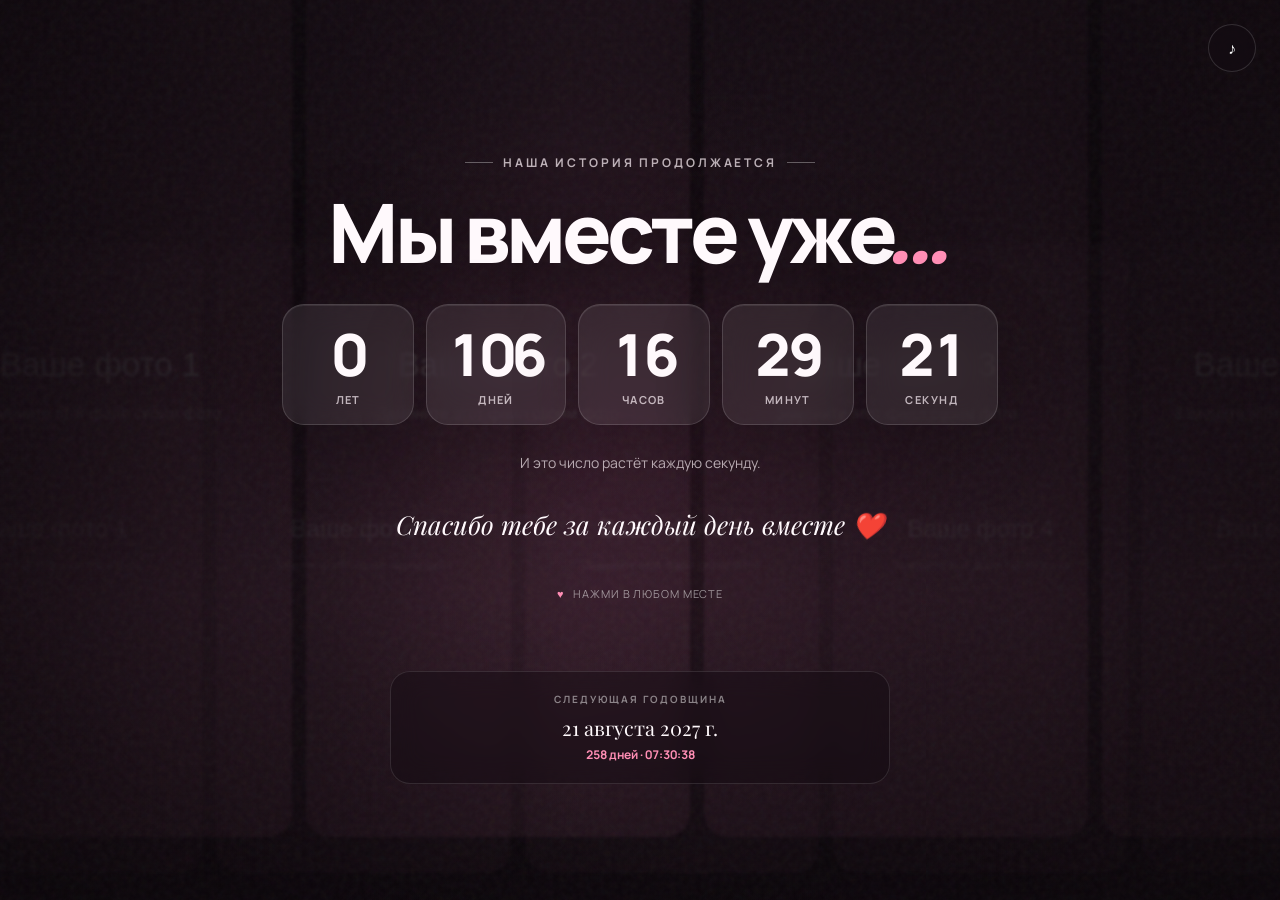
==== index.html @ fa909473 "first commit" ====
<!doctype html>
<html lang="ru">
<head>
  <meta charset="UTF-8">
  <meta name="viewport" content="width=device-width, initial-scale=1.0">
  <meta name="theme-color" content="#120b12">
  <meta name="description" content="Наша история">
  <title>Мы вместе уже...</title>
  <!-- Сделано с любовью ❤️ -->
  <link rel="stylesheet" href="css/style.css">
</head>
<body>
  <div class="background" aria-hidden="true">
    <div class="collage collage-a" id="collageA"></div>
    <div class="collage collage-b" id="collageB"></div>
    <div class="vignette"></div>
    <div class="grain"></div>
  </div>

  <main class="page">
    <button class="sound-button" id="soundButton" type="button" aria-label="Включить музыку">♪</button>

    <section class="hero">
      <div class="eyebrow">Наша история продолжается</div>
      <h1>Мы вместе уже<span class="accent">...</span></h1>

      <div class="timer" id="timer" aria-label="Время вместе">
        <div class="unit"><strong id="years">0</strong><span>лет</span></div>
        <div class="unit"><strong id="days">0</strong><span>дней</span></div>
        <div class="unit"><strong id="hours">00</strong><span>часов</span></div>
        <div class="unit"><strong id="minutes">00</strong><span>минут</span></div>
        <div class="unit"><strong id="seconds">00</strong><span>секунд</span></div>
      </div>

      <p class="subtitle" id="subtitle">И это число растёт каждую секунду.</p>
      <div class="quote" id="quote"></div>

      <div class="hint">
        <span class="heart-dot">♥</span>
        <span>Нажми в любом месте</span>
      </div>
    </section>

    <section class="anniversary-card">
      <div class="card-label">Следующая годовщина</div>
      <div class="anniversary-date" id="anniversaryDate">—</div>
      <div class="anniversary-countdown" id="anniversaryCountdown">—</div>
    </section>
  </main>

  <audio id="music" loop preload="metadata">
    <source id="musicSource" src="" type="audio/mpeg">
  </audio>

  <script src="config/config.js"></script>
  <script src="js/script.js"></script>
</body>
</html>
---- css/style.css ----
@import url("https://fonts.googleapis.com/css2?family=Manrope:wght@400;500;600;700;800&family=Playfair+Display:ital,wght@0,500;0,600;1,500;1,600&display=swap");

:root { --mx:0px; --my:0px; --glass:rgba(255,255,255,.075); --border:rgba(255,255,255,.14); --text:#fff9fc; --muted:rgba(255,244,249,.7); --accent:#ff8eb5; }
* { box-sizing:border-box; }
html,body { margin:0; min-height:100%; }
body { min-height:100vh; overflow-x:hidden; color:var(--text); background:#120b12; font-family:"Manrope",Arial,sans-serif; }
button { font:inherit; }

.background { position:fixed; inset:-5vh -5vw; z-index:0; overflow:hidden; background:radial-gradient(circle at 50% 50%,rgba(133,49,83,.25),transparent 45%),#120b12; }
.collage { position:absolute; left:-2%; top:0; display:flex; gap:14px; width:max-content; height:100%; min-height:100vh; padding:2vh 0; opacity:.38; filter:saturate(.85) contrast(.95) blur(1.5px); animation:drift 90s linear infinite; will-change:transform; }
.collage.reverse { top:30%; opacity:.17; transform:translateY(-10%); animation-name:driftReverse; }
.collage img,.collage video { width:min(30vw,430px); height:96vh; object-fit:cover; border-radius:24px; flex:0 0 auto; box-shadow:0 20px 80px rgba(0,0,0,.4); }
.collage.reverse img,.collage.reverse video { height:70vh; width:min(23vw,330px); margin-top:8vh; }
@keyframes drift { from{transform:translateX(0)} to{transform:translateX(-50%)} }
@keyframes driftReverse { from{transform:translateX(-50%)} to{transform:translateX(0)} }
.vignette { position:absolute; inset:0; background:linear-gradient(90deg,rgba(10,5,9,.82),rgba(10,5,9,.28) 45%,rgba(10,5,9,.8)),linear-gradient(0deg,rgba(10,5,9,.72),transparent 35%,rgba(10,5,9,.42)); }
.grain { position:absolute; inset:0; opacity:.07; background-image:url("data:image/svg+xml,%3Csvg viewBox='0 0 180 180' xmlns='http://www.w3.org/2000/svg'%3E%3Cfilter id='n'%3E%3CfeTurbulence type='fractalNoise' baseFrequency='.85' numOctaves='4' stitchTiles='stitch'/%3E%3C/filter%3E%3Crect width='100%25' height='100%25' filter='url(%23n)' opacity='.65'/%3E%3C/svg%3E"); pointer-events:none; }

.page { position:relative; z-index:1; min-height:100vh; display:flex; flex-direction:column; align-items:center; justify-content:center; padding:80px 24px 50px; }
.hero { width:min(1120px,100%); text-align:center; transform:translate(calc(var(--mx)*.18),calc(var(--my)*.18)); transition:transform .15s ease-out; }
.eyebrow { display:inline-flex; align-items:center; gap:10px; margin-bottom:18px; color:var(--muted); font-size:12px; font-weight:700; letter-spacing:.24em; text-transform:uppercase; }
.eyebrow:before,.eyebrow:after { content:""; width:28px; height:1px; background:rgba(255,255,255,.32); }
h1 { margin:0 0 32px; font-size:clamp(40px,7vw,82px); line-height:.98; letter-spacing:-.055em; font-weight:800; text-shadow:0 15px 60px rgba(0,0,0,.45); }
.accent { color:var(--accent); font-family:"Playfair Display",Georgia,serif; font-style:italic; }
.timer { display:flex; justify-content:center; flex-wrap:wrap; gap:12px; }
.unit { min-width:132px; padding:20px 20px 17px; border:1px solid var(--border); border-radius:22px; background:var(--glass); box-shadow:inset 0 1px 0 rgba(255,255,255,.08),0 22px 70px rgba(0,0,0,.18); backdrop-filter:blur(16px); -webkit-backdrop-filter:blur(16px); }
.unit strong { display:block; font-size:clamp(34px,5vw,58px); line-height:1; font-weight:800; letter-spacing:-.06em; font-variant-numeric:tabular-nums; }
.unit span { display:block; margin-top:9px; color:var(--muted); font-size:11px; font-weight:700; letter-spacing:.13em; text-transform:uppercase; }
.subtitle { margin:28px 0 0; color:var(--muted); font-size:14px; }
.quote { min-height:34px; margin:34px auto 0; max-width:620px; font-family:"Playfair Display",Georgia,serif; font-size:clamp(18px,2.4vw,26px); font-style:italic; line-height:1.45; opacity:0; transform:translateY(7px); transition:opacity .45s ease,transform .45s ease; }
.quote.visible { opacity:1; transform:translateY(0); }
.hint { display:flex; align-items:center; justify-content:center; gap:9px; margin-top:42px; color:rgba(255,255,255,.52); font-size:11px; letter-spacing:.08em; text-transform:uppercase; }
.heart-dot { color:var(--accent); animation:heartbeat 1.8s ease-in-out infinite; }
@keyframes heartbeat { 0%,100%{transform:scale(1)} 12%{transform:scale(1.2)} 24%{transform:scale(1)} }

.sound-button { position:fixed; top:24px; right:24px; z-index:5; width:48px; height:48px; border:1px solid var(--border); border-radius:50%; color:white; background:rgba(20,12,20,.42); backdrop-filter:blur(15px); -webkit-backdrop-filter:blur(15px); cursor:pointer; transition:transform .2s ease,background .2s ease; }
.sound-button:hover { transform:scale(1.08); background:rgba(255,255,255,.12); }
.sound-button.playing { color:var(--accent); }

.anniversary-card { width:min(500px,calc(100% - 20px)); margin-top:70px; padding:20px 26px; border:1px solid rgba(255,255,255,.11); border-radius:20px; text-align:center; background:rgba(15,8,14,.32); backdrop-filter:blur(14px); -webkit-backdrop-filter:blur(14px); }
.card-label { color:rgba(255,255,255,.48); font-size:10px; font-weight:700; letter-spacing:.2em; text-transform:uppercase; }
.anniversary-date { margin-top:8px; font-family:"Playfair Display",Georgia,serif; font-size:20px; }
.anniversary-countdown { margin-top:5px; color:var(--accent); font-size:12px; font-weight:700; font-variant-numeric:tabular-nums; }

.floating-heart { position:fixed; z-index:20; pointer-events:none; color:var(--accent); font-size:20px; text-shadow:0 0 18px rgba(255,142,181,.7); animation:floatHeart var(--duration) ease-out forwards; }
@keyframes floatHeart { 0%{opacity:0;transform:translate(-50%,-50%) scale(.3)} 15%{opacity:1;transform:translate(-50%,-60%) scale(var(--scale))} 100%{opacity:0;transform:translate(calc(-50% + var(--dx)),calc(-50% - 130px)) scale(.7)} }

@media(max-width:760px) {
    .page{padding:74px 14px 35px}
    h1{margin-bottom:25px}
    .timer{gap:7px}
    .unit{min-width:calc(33.333% - 7px);padding:15px 8px 13px;border-radius:16px}
    .unit strong{font-size:31px}
    .unit span{margin-top:7px;font-size:8px;letter-spacing:.08em}
    .unit:nth-child(4),.unit:nth-child(5){min-width:calc(50% - 5px)}
    .collage{gap:8px;opacity:.25;filter:saturate(.75) blur(1px)}
    .collage img,.collage video{width:62vw;border-radius:14px}
    .collage.reverse{display:none}
    .sound-button{top:16px;right:16px}
    .anniversary-card{margin-top:48px}
}
@media(prefers-reduced-motion:reduce) {
    .collage,.collage.reverse,.heart-dot{animation:none}
    .quote,.hero{transition:none}
}
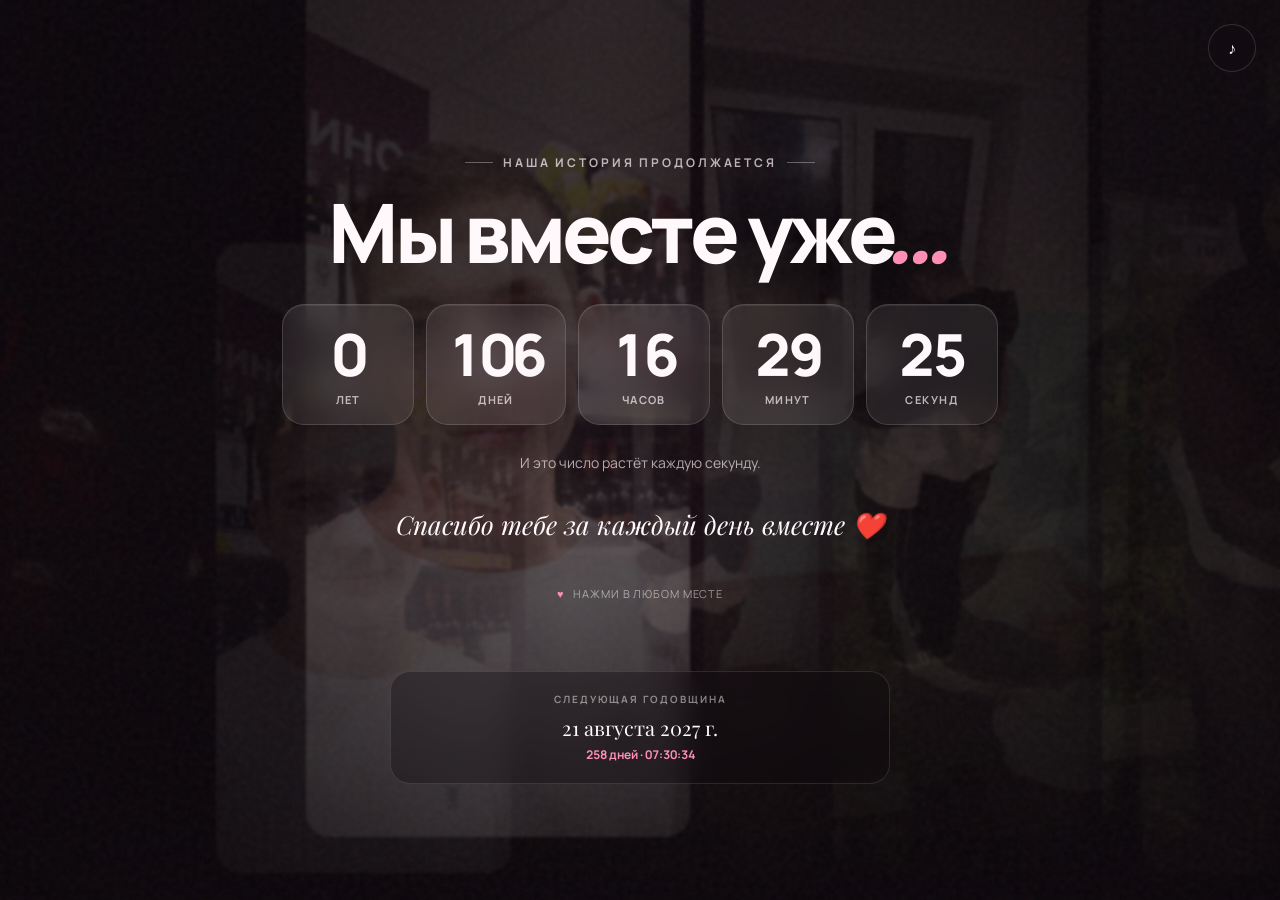
==== commit 6bfe42a5: "dsfgh" ====
--- a/index.html
+++ b/index.html
@@ -1,58 +1,71 @@
-<!doctype html>
+<!DOCTYPE html>
 <html lang="ru">
-<head>
-  <meta charset="UTF-8">
-  <meta name="viewport" content="width=device-width, initial-scale=1.0">
-  <meta name="theme-color" content="#120b12">
-  <meta name="description" content="Наша история">
-  <title>Мы вместе уже...</title>
-  <!-- Сделано с любовью ❤️ -->
-  <link rel="stylesheet" href="css/style.css">
-</head>
-<body>
-  <div class="background" aria-hidden="true">
-    <div class="collage collage-a" id="collageA"></div>
-    <div class="collage collage-b" id="collageB"></div>
-    <div class="vignette"></div>
-    <div class="grain"></div>
-  </div>
+  <head>
+    <meta charset="UTF-8" />
+    <meta name="viewport" content="width=device-width, initial-scale=1.0" />
+    <meta name="theme-color" content="#120b12" />
+    <meta name="description" content="Наша история" />
+    <title>Мы вместе уже...</title>
+    <!-- Сделано с любовью ❤️ -->
+    <link rel="stylesheet" href="css/style.css" />
+  </head>
+  <body>
+    <div class="background" aria-hidden="true">
+      <div class="collage collage-a" id="collageA"></div>
+      <div class="collage collage-b" id="collageB"></div>
+      <div class="vignette"></div>
+      <div class="grain"></div>
+    </div>
 
-  <main class="page">
-    <button class="sound-button" id="soundButton" type="button" aria-label="Включить музыку">♪</button>
+    <main class="page">
+      <button
+        class="sound-button"
+        id="soundButton"
+        type="button"
+        aria-label="Включить музыку"
+      >
+        ♪
+      </button>
 
-    <section class="hero">
-      <div class="eyebrow">Наша история продолжается</div>
-      <h1>Мы вместе уже<span class="accent">...</span></h1>
+      <section class="hero">
+        <div class="eyebrow">Наша история продолжается</div>
+        <h1>Мы вместе уже<span class="accent">...</span></h1>
 
-      <div class="timer" id="timer" aria-label="Время вместе">
-        <div class="unit"><strong id="years">0</strong><span>лет</span></div>
-        <div class="unit"><strong id="days">0</strong><span>дней</span></div>
-        <div class="unit"><strong id="hours">00</strong><span>часов</span></div>
-        <div class="unit"><strong id="minutes">00</strong><span>минут</span></div>
-        <div class="unit"><strong id="seconds">00</strong><span>секунд</span></div>
-      </div>
+        <div class="timer" id="timer" aria-label="Время вместе">
+          <div class="unit"><strong id="years">0</strong><span>лет</span></div>
+          <div class="unit"><strong id="days">0</strong><span>дней</span></div>
+          <div class="unit">
+            <strong id="hours">00</strong><span>часов</span>
+          </div>
+          <div class="unit">
+            <strong id="minutes">00</strong><span>минут</span>
+          </div>
+          <div class="unit">
+            <strong id="seconds">00</strong><span>секунд</span>
+          </div>
+        </div>
 
-      <p class="subtitle" id="subtitle">И это число растёт каждую секунду.</p>
-      <div class="quote" id="quote"></div>
+        <p class="subtitle" id="subtitle">И это число растёт каждую секунду.</p>
+        <div class="quote" id="quote"></div>
 
-      <div class="hint">
-        <span class="heart-dot">♥</span>
-        <span>Нажми в любом месте</span>
-      </div>
-    </section>
+        <div class="hint">
+          <span class="heart-dot">♥</span>
+          <span>Нажми в любом месте</span>
+        </div>
+      </section>
 
-    <section class="anniversary-card">
-      <div class="card-label">Следующая годовщина</div>
-      <div class="anniversary-date" id="anniversaryDate">—</div>
-      <div class="anniversary-countdown" id="anniversaryCountdown">—</div>
-    </section>
-  </main>
+      <section class="anniversary-card">
+        <div class="card-label">Следующая годовщина</div>
+        <div class="anniversary-date" id="anniversaryDate">—</div>
+        <div class="anniversary-countdown" id="anniversaryCountdown">—</div>
+      </section>
+    </main>
 
-  <audio id="music" loop preload="metadata">
-    <source id="musicSource" src="" type="audio/mpeg">
-  </audio>
+    <audio id="music" loop preload="metadata">
+      <source id="musicSource" src="" type="audio/mpeg" />
+    </audio>
 
-  <script src="config/config.js"></script>
-  <script src="js/script.js"></script>
-</body>
+    <script src="config/config.js"></script>
+    <script src="js/script.js"></script>
+  </body>
 </html>
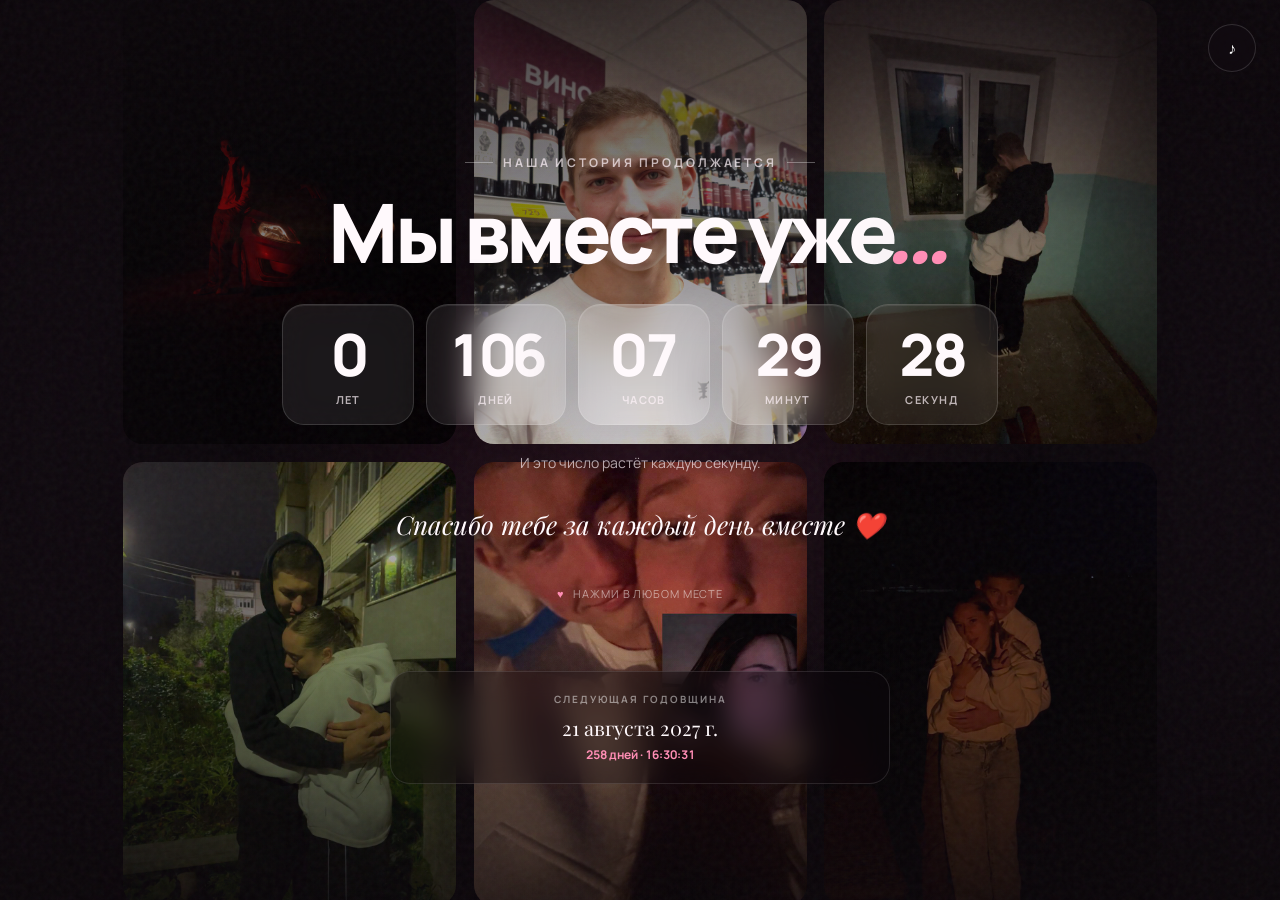
==== commit be0ae04b: "доработки" ====
--- a/index.html
+++ b/index.html
@@ -11,8 +11,11 @@
   </head>
   <body>
     <div class="background" aria-hidden="true">
-      <div class="collage collage-a" id="collageA"></div>
-      <div class="collage collage-b" id="collageB"></div>
+      <div class="collage">
+        <div class="column column-a" id="columnA"></div>
+        <div class="column column-b" id="columnB"></div>
+        <div class="column column-c" id="columnC"></div>
+      </div>
       <div class="vignette"></div>
       <div class="grain"></div>
     </div>
--- a/css/style.css
+++ b/css/style.css
@@ -1,65 +1,449 @@
 @import url("https://fonts.googleapis.com/css2?family=Manrope:wght@400;500;600;700;800&family=Playfair+Display:ital,wght@0,500;0,600;1,500;1,600&display=swap");
 
-:root { --mx:0px; --my:0px; --glass:rgba(255,255,255,.075); --border:rgba(255,255,255,.14); --text:#fff9fc; --muted:rgba(255,244,249,.7); --accent:#ff8eb5; }
-* { box-sizing:border-box; }
-html,body { margin:0; min-height:100%; }
-body { min-height:100vh; overflow-x:hidden; color:var(--text); background:#120b12; font-family:"Manrope",Arial,sans-serif; }
-button { font:inherit; }
-
-.background { position:fixed; inset:-5vh -5vw; z-index:0; overflow:hidden; background:radial-gradient(circle at 50% 50%,rgba(133,49,83,.25),transparent 45%),#120b12; }
-.collage { position:absolute; left:-2%; top:0; display:flex; gap:14px; width:max-content; height:100%; min-height:100vh; padding:2vh 0; opacity:.38; filter:saturate(.85) contrast(.95) blur(1.5px); animation:drift 90s linear infinite; will-change:transform; }
-.collage.reverse { top:30%; opacity:.17; transform:translateY(-10%); animation-name:driftReverse; }
-.collage img,.collage video { width:min(30vw,430px); height:96vh; object-fit:cover; border-radius:24px; flex:0 0 auto; box-shadow:0 20px 80px rgba(0,0,0,.4); }
-.collage.reverse img,.collage.reverse video { height:70vh; width:min(23vw,330px); margin-top:8vh; }
-@keyframes drift { from{transform:translateX(0)} to{transform:translateX(-50%)} }
-@keyframes driftReverse { from{transform:translateX(-50%)} to{transform:translateX(0)} }
-.vignette { position:absolute; inset:0; background:linear-gradient(90deg,rgba(10,5,9,.82),rgba(10,5,9,.28) 45%,rgba(10,5,9,.8)),linear-gradient(0deg,rgba(10,5,9,.72),transparent 35%,rgba(10,5,9,.42)); }
-.grain { position:absolute; inset:0; opacity:.07; background-image:url("data:image/svg+xml,%3Csvg viewBox='0 0 180 180' xmlns='http://www.w3.org/2000/svg'%3E%3Cfilter id='n'%3E%3CfeTurbulence type='fractalNoise' baseFrequency='.85' numOctaves='4' stitchTiles='stitch'/%3E%3C/filter%3E%3Crect width='100%25' height='100%25' filter='url(%23n)' opacity='.65'/%3E%3C/svg%3E"); pointer-events:none; }
-
-.page { position:relative; z-index:1; min-height:100vh; display:flex; flex-direction:column; align-items:center; justify-content:center; padding:80px 24px 50px; }
-.hero { width:min(1120px,100%); text-align:center; transform:translate(calc(var(--mx)*.18),calc(var(--my)*.18)); transition:transform .15s ease-out; }
-.eyebrow { display:inline-flex; align-items:center; gap:10px; margin-bottom:18px; color:var(--muted); font-size:12px; font-weight:700; letter-spacing:.24em; text-transform:uppercase; }
-.eyebrow:before,.eyebrow:after { content:""; width:28px; height:1px; background:rgba(255,255,255,.32); }
-h1 { margin:0 0 32px; font-size:clamp(40px,7vw,82px); line-height:.98; letter-spacing:-.055em; font-weight:800; text-shadow:0 15px 60px rgba(0,0,0,.45); }
-.accent { color:var(--accent); font-family:"Playfair Display",Georgia,serif; font-style:italic; }
-.timer { display:flex; justify-content:center; flex-wrap:wrap; gap:12px; }
-.unit { min-width:132px; padding:20px 20px 17px; border:1px solid var(--border); border-radius:22px; background:var(--glass); box-shadow:inset 0 1px 0 rgba(255,255,255,.08),0 22px 70px rgba(0,0,0,.18); backdrop-filter:blur(16px); -webkit-backdrop-filter:blur(16px); }
-.unit strong { display:block; font-size:clamp(34px,5vw,58px); line-height:1; font-weight:800; letter-spacing:-.06em; font-variant-numeric:tabular-nums; }
-.unit span { display:block; margin-top:9px; color:var(--muted); font-size:11px; font-weight:700; letter-spacing:.13em; text-transform:uppercase; }
-.subtitle { margin:28px 0 0; color:var(--muted); font-size:14px; }
-.quote { min-height:34px; margin:34px auto 0; max-width:620px; font-family:"Playfair Display",Georgia,serif; font-size:clamp(18px,2.4vw,26px); font-style:italic; line-height:1.45; opacity:0; transform:translateY(7px); transition:opacity .45s ease,transform .45s ease; }
-.quote.visible { opacity:1; transform:translateY(0); }
-.hint { display:flex; align-items:center; justify-content:center; gap:9px; margin-top:42px; color:rgba(255,255,255,.52); font-size:11px; letter-spacing:.08em; text-transform:uppercase; }
-.heart-dot { color:var(--accent); animation:heartbeat 1.8s ease-in-out infinite; }
-@keyframes heartbeat { 0%,100%{transform:scale(1)} 12%{transform:scale(1.2)} 24%{transform:scale(1)} }
-
-.sound-button { position:fixed; top:24px; right:24px; z-index:5; width:48px; height:48px; border:1px solid var(--border); border-radius:50%; color:white; background:rgba(20,12,20,.42); backdrop-filter:blur(15px); -webkit-backdrop-filter:blur(15px); cursor:pointer; transition:transform .2s ease,background .2s ease; }
-.sound-button:hover { transform:scale(1.08); background:rgba(255,255,255,.12); }
-.sound-button.playing { color:var(--accent); }
-
-.anniversary-card { width:min(500px,calc(100% - 20px)); margin-top:70px; padding:20px 26px; border:1px solid rgba(255,255,255,.11); border-radius:20px; text-align:center; background:rgba(15,8,14,.32); backdrop-filter:blur(14px); -webkit-backdrop-filter:blur(14px); }
-.card-label { color:rgba(255,255,255,.48); font-size:10px; font-weight:700; letter-spacing:.2em; text-transform:uppercase; }
-.anniversary-date { margin-top:8px; font-family:"Playfair Display",Georgia,serif; font-size:20px; }
-.anniversary-countdown { margin-top:5px; color:var(--accent); font-size:12px; font-weight:700; font-variant-numeric:tabular-nums; }
-
-.floating-heart { position:fixed; z-index:20; pointer-events:none; color:var(--accent); font-size:20px; text-shadow:0 0 18px rgba(255,142,181,.7); animation:floatHeart var(--duration) ease-out forwards; }
-@keyframes floatHeart { 0%{opacity:0;transform:translate(-50%,-50%) scale(.3)} 15%{opacity:1;transform:translate(-50%,-60%) scale(var(--scale))} 100%{opacity:0;transform:translate(calc(-50% + var(--dx)),calc(-50% - 130px)) scale(.7)} }
-
-@media(max-width:760px) {
-    .page{padding:74px 14px 35px}
-    h1{margin-bottom:25px}
-    .timer{gap:7px}
-    .unit{min-width:calc(33.333% - 7px);padding:15px 8px 13px;border-radius:16px}
-    .unit strong{font-size:31px}
-    .unit span{margin-top:7px;font-size:8px;letter-spacing:.08em}
-    .unit:nth-child(4),.unit:nth-child(5){min-width:calc(50% - 5px)}
-    .collage{gap:8px;opacity:.25;filter:saturate(.75) blur(1px)}
-    .collage img,.collage video{width:62vw;border-radius:14px}
-    .collage.reverse{display:none}
-    .sound-button{top:16px;right:16px}
-    .anniversary-card{margin-top:48px}
-}
-@media(prefers-reduced-motion:reduce) {
-    .collage,.collage.reverse,.heart-dot{animation:none}
-    .quote,.hero{transition:none}
-}
+:root {
+  --mx: 0px;
+  --my: 0px;
+  --glass: rgba(255, 255, 255, 0.075);
+  --border: rgba(255, 255, 255, 0.14);
+  --text: #fff9fc;
+  --muted: rgba(255, 244, 249, 0.7);
+  --accent: #ff8eb5;
+}
+
+* {
+  box-sizing: border-box;
+}
+html,
+body {
+  margin: 0;
+  min-height: 100%;
+}
+
+body {
+  min-height: 100vh;
+  overflow-x: hidden;
+  color: var(--text);
+  background: #120b12;
+  font-family: "Manrope", Arial, sans-serif;
+}
+
+button {
+  font: inherit;
+}
+
+/* ==================== ФОН ==================== */
+.background {
+  position: fixed;
+  inset: 0;
+  z-index: 0;
+  overflow: hidden;
+  background: radial-gradient(
+      circle at 50% 50%,
+      rgba(133, 49, 83, 0.3),
+      transparent 50%
+    ),
+    #120b12;
+}
+
+/* ==================== КОЛЛАЖ: ВЕРТИКАЛЬНЫЕ КОЛОНКИ ==================== */
+.collage {
+  position: absolute;
+  inset: 0;
+  display: flex;
+  justify-content: center;
+  gap: 18px;
+  padding: 0 20px;
+  overflow: hidden;
+}
+
+.column {
+  display: flex;
+  flex-direction: column;
+  gap: 18px;
+  width: min(26vw, 340px);
+  flex: 0 0 auto;
+  will-change: transform;
+}
+
+/* Три колонки — три разные скорости и направления,
+   чтобы не было монотонного «единого потока» */
+.column-a {
+  animation: scrollUp 90s linear infinite;
+}
+.column-b {
+  animation: scrollDown 110s linear infinite;
+}
+.column-c {
+  animation: scrollUp 130s linear infinite;
+}
+
+@keyframes scrollUp {
+  from {
+    transform: translateY(0);
+  }
+  to {
+    transform: translateY(-50%);
+  }
+}
+@keyframes scrollDown {
+  from {
+    transform: translateY(-50%);
+  }
+  to {
+    transform: translateY(0);
+  }
+}
+
+/* Фото и видео: единый вертикальный формат 3:4,
+   яркие и насыщенные, с мягкой тенью */
+.column img,
+.column video {
+  width: 100%;
+  aspect-ratio: 3 / 4;
+  object-fit: cover;
+  display: block;
+  border-radius: 20px;
+  opacity: 0.85;
+  filter: saturate(1.15) contrast(1.06) brightness(1.08);
+  box-shadow: 0 24px 70px rgba(0, 0, 0, 0.45);
+  /* Мягкая заглушка, пока фото грузится — никаких чёрных дырок */
+  background: linear-gradient(135deg, #2a1620, #1a0e17);
+}
+
+/* ==================== ВИНЬЕТКА (МЯГКАЯ) ==================== */
+.vignette {
+  position: absolute;
+  inset: 0;
+  background: radial-gradient(
+      ellipse 65% 60% at 50% 50%,
+      transparent 0%,
+      rgba(10, 5, 9, 0.5) 70%,
+      rgba(10, 5, 9, 0.82) 100%
+    ),
+    linear-gradient(
+      0deg,
+      rgba(10, 5, 9, 0.45),
+      transparent 30%,
+      transparent 70%,
+      rgba(10, 5, 9, 0.35)
+    );
+}
+
+.grain {
+  position: absolute;
+  inset: 0;
+  opacity: 0.07;
+  pointer-events: none;
+  background-image: url("data:image/svg+xml,%3Csvg viewBox='0 0 180 180' xmlns='http://www.w3.org/2000/svg'%3E%3Cfilter id='n'%3E%3CfeTurbulence type='fractalNoise' baseFrequency='.85' numOctaves='4' stitchTiles='stitch'/%3E%3C/filter%3E%3Crect width='100%25' height='100%25' filter='url(%23n)' opacity='.65'/%3E%3C/svg%3E");
+}
+
+/* ==================== КОНТЕНТ ==================== */
+.page {
+  position: relative;
+  z-index: 1;
+  min-height: 100vh;
+  display: flex;
+  flex-direction: column;
+  align-items: center;
+  justify-content: center;
+  padding: 80px 24px 50px;
+}
+
+.hero {
+  width: min(1120px, 100%);
+  text-align: center;
+  transform: translate(calc(var(--mx) * 0.18), calc(var(--my) * 0.18));
+  transition: transform 0.15s ease-out;
+}
+
+.eyebrow {
+  display: inline-flex;
+  align-items: center;
+  gap: 10px;
+  margin-bottom: 18px;
+  color: var(--muted);
+  font-size: 12px;
+  font-weight: 700;
+  letter-spacing: 0.24em;
+  text-transform: uppercase;
+}
+.eyebrow:before,
+.eyebrow:after {
+  content: "";
+  width: 28px;
+  height: 1px;
+  background: rgba(255, 255, 255, 0.32);
+}
+
+h1 {
+  margin: 0 0 32px;
+  font-size: clamp(40px, 7vw, 82px);
+  line-height: 0.98;
+  letter-spacing: -0.055em;
+  font-weight: 800;
+  text-shadow: 0 15px 60px rgba(0, 0, 0, 0.55);
+}
+
+.accent {
+  color: var(--accent);
+  font-family: "Playfair Display", Georgia, serif;
+  font-style: italic;
+}
+
+/* ==================== ТАЙМЕР ==================== */
+.timer {
+  display: flex;
+  justify-content: center;
+  flex-wrap: wrap;
+  gap: 12px;
+}
+
+.unit {
+  min-width: 132px;
+  padding: 20px 20px 17px;
+  border: 1px solid var(--border);
+  border-radius: 22px;
+  background: var(--glass);
+  box-shadow: inset 0 1px 0 rgba(255, 255, 255, 0.08),
+    0 22px 70px rgba(0, 0, 0, 0.18);
+  backdrop-filter: blur(16px);
+  -webkit-backdrop-filter: blur(16px);
+}
+
+.unit strong {
+  display: block;
+  font-size: clamp(34px, 5vw, 58px);
+  line-height: 1;
+  font-weight: 800;
+  letter-spacing: -0.06em;
+  font-variant-numeric: tabular-nums;
+}
+
+.unit span {
+  display: block;
+  margin-top: 9px;
+  color: var(--muted);
+  font-size: 11px;
+  font-weight: 700;
+  letter-spacing: 0.13em;
+  text-transform: uppercase;
+}
+
+.subtitle {
+  margin: 28px 0 0;
+  color: var(--muted);
+  font-size: 14px;
+}
+
+.quote {
+  min-height: 34px;
+  margin: 34px auto 0;
+  max-width: 620px;
+  font-family: "Playfair Display", Georgia, serif;
+  font-size: clamp(18px, 2.4vw, 26px);
+  font-style: italic;
+  line-height: 1.45;
+  opacity: 0;
+  transform: translateY(7px);
+  transition: opacity 0.45s ease, transform 0.45s ease;
+}
+.quote.visible {
+  opacity: 1;
+  transform: translateY(0);
+}
+
+.hint {
+  display: flex;
+  align-items: center;
+  justify-content: center;
+  gap: 9px;
+  margin-top: 42px;
+  color: rgba(255, 255, 255, 0.52);
+  font-size: 11px;
+  letter-spacing: 0.08em;
+  text-transform: uppercase;
+}
+
+.heart-dot {
+  color: var(--accent);
+  animation: heartbeat 1.8s ease-in-out infinite;
+}
+
+@keyframes heartbeat {
+  0%,
+  100% {
+    transform: scale(1);
+  }
+  12% {
+    transform: scale(1.2);
+  }
+  24% {
+    transform: scale(1);
+  }
+}
+
+/* ==================== КНОПКА ЗВУКА ==================== */
+.sound-button {
+  position: fixed;
+  top: 24px;
+  right: 24px;
+  z-index: 5;
+  width: 48px;
+  height: 48px;
+  border: 1px solid var(--border);
+  border-radius: 50%;
+  color: white;
+  background: rgba(20, 12, 20, 0.42);
+  backdrop-filter: blur(15px);
+  -webkit-backdrop-filter: blur(15px);
+  cursor: pointer;
+  transition: transform 0.2s ease, background 0.2s ease;
+}
+.sound-button:hover {
+  transform: scale(1.08);
+  background: rgba(255, 255, 255, 0.12);
+}
+.sound-button.playing {
+  color: var(--accent);
+}
+
+/* ==================== КАРТОЧКА ГОДОВЩИНЫ ==================== */
+.anniversary-card {
+  width: min(500px, calc(100% - 20px));
+  margin-top: 70px;
+  padding: 20px 26px;
+  border: 1px solid rgba(255, 255, 255, 0.11);
+  border-radius: 20px;
+  text-align: center;
+  background: rgba(15, 8, 14, 0.32);
+  backdrop-filter: blur(14px);
+  -webkit-backdrop-filter: blur(14px);
+}
+
+.card-label {
+  color: rgba(255, 255, 255, 0.48);
+  font-size: 10px;
+  font-weight: 700;
+  letter-spacing: 0.2em;
+  text-transform: uppercase;
+}
+
+.anniversary-date {
+  margin-top: 8px;
+  font-family: "Playfair Display", Georgia, serif;
+  font-size: 20px;
+}
+
+.anniversary-countdown {
+  margin-top: 5px;
+  color: var(--accent);
+  font-size: 12px;
+  font-weight: 700;
+  font-variant-numeric: tabular-nums;
+}
+
+/* ==================== СЕРДЕЧКИ ПРИ КЛИКЕ ==================== */
+.floating-heart {
+  position: fixed;
+  z-index: 20;
+  pointer-events: none;
+  color: var(--accent);
+  font-size: 20px;
+  text-shadow: 0 0 18px rgba(255, 142, 181, 0.7);
+  animation: floatHeart var(--duration) ease-out forwards;
+}
+@keyframes floatHeart {
+  0% {
+    opacity: 0;
+    transform: translate(-50%, -50%) scale(0.3);
+  }
+  15% {
+    opacity: 1;
+    transform: translate(-50%, -60%) scale(var(--scale));
+  }
+  100% {
+    opacity: 0;
+    transform: translate(calc(-50% + var(--dx)), calc(-50% - 130px)) scale(0.7);
+  }
+}
+
+/* ==================== ПЛАНШЕТ ==================== */
+@media (max-width: 1100px) {
+  .column {
+    width: min(34vw, 300px);
+    gap: 14px;
+  }
+  .collage {
+    gap: 14px;
+  }
+}
+
+/* ==================== ТЕЛЕФОН ==================== */
+@media (max-width: 760px) {
+  .page {
+    padding: 74px 14px 35px;
+  }
+  h1 {
+    margin-bottom: 25px;
+  }
+
+  .timer {
+    gap: 7px;
+  }
+  .unit {
+    min-width: calc(33.333% - 7px);
+    padding: 15px 8px 13px;
+    border-radius: 16px;
+  }
+  .unit strong {
+    font-size: 31px;
+  }
+  .unit span {
+    margin-top: 7px;
+    font-size: 8px;
+    letter-spacing: 0.08em;
+  }
+  .unit:nth-child(4),
+  .unit:nth-child(5) {
+    min-width: calc(50% - 5px);
+  }
+
+  /* На телефоне оставляем только центральную колонку,
+     она едет вниз и приглушена, чтобы текст читался */
+  .column-a,
+  .column-c {
+    display: none;
+  }
+  .collage {
+    padding: 0;
+    gap: 0;
+  }
+  .column {
+    width: 78vw;
+  }
+  .column img,
+  .column video {
+    border-radius: 16px;
+    opacity: 0.55;
+  }
+
+  .sound-button {
+    top: 16px;
+    right: 16px;
+  }
+  .anniversary-card {
+    margin-top: 48px;
+  }
+}
+
+/* ==================== ДОСТУПНОСТЬ ==================== */
+@media (prefers-reduced-motion: reduce) {
+  .column,
+  .heart-dot {
+    animation: none;
+  }
+  .quote,
+  .hero {
+    transition: none;
+  }
+}
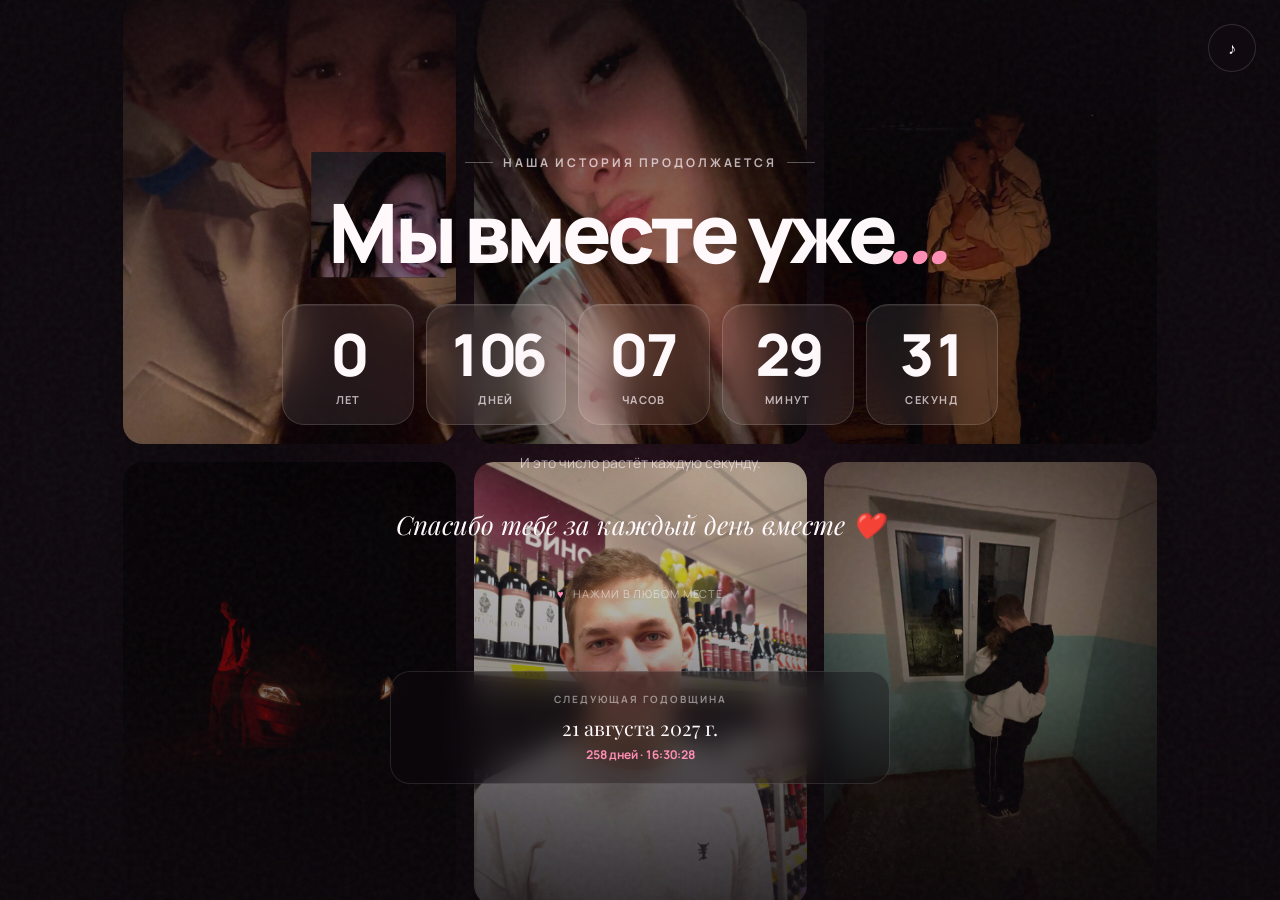
==== commit 4cc003de: "исправиь" ====
--- a/index.html
+++ b/index.html
@@ -21,14 +21,7 @@
     </div>
 
     <main class="page">
-      <button
-        class="sound-button"
-        id="soundButton"
-        type="button"
-        aria-label="Включить музыку"
-      >
-        ♪
-      </button>
+      <button class="sound-button" id="soundButton" type="button" aria-label="Включить музыку">♪</button>
 
       <section class="hero">
         <div class="eyebrow">Наша история продолжается</div>
@@ -37,15 +30,9 @@
         <div class="timer" id="timer" aria-label="Время вместе">
           <div class="unit"><strong id="years">0</strong><span>лет</span></div>
           <div class="unit"><strong id="days">0</strong><span>дней</span></div>
-          <div class="unit">
-            <strong id="hours">00</strong><span>часов</span>
-          </div>
-          <div class="unit">
-            <strong id="minutes">00</strong><span>минут</span>
-          </div>
-          <div class="unit">
-            <strong id="seconds">00</strong><span>секунд</span>
-          </div>
+          <div class="unit"><strong id="hours">00</strong><span>часов</span></div>
+          <div class="unit"><strong id="minutes">00</strong><span>минут</span></div>
+          <div class="unit"><strong id="seconds">00</strong><span>секунд</span></div>
         </div>
 
         <p class="subtitle" id="subtitle">И это число растёт каждую секунду.</p>
--- a/css/style.css
+++ b/css/style.css
@@ -45,7 +45,7 @@
     #120b12;
 }
 
-/* ==================== КОЛЛАЖ: ВЕРТИКАЛЬНЫЕ КОЛОНКИ ==================== */
+/* ==================== КОЛЛАЖ: БЕСШОВНАЯ ВЕРТИКАЛЬНАЯ ЛЕНТА ==================== */
 .collage {
   position: absolute;
   inset: 0;
@@ -59,43 +59,51 @@
 .column {
   display: flex;
   flex-direction: column;
-  gap: 18px;
+  gap: 0;
   width: min(26vw, 340px);
   flex: 0 0 auto;
   will-change: transform;
-}
-
-/* Три колонки — три разные скорости и направления,
-   чтобы не было монотонного «единого потока» */
+  --loop-height: 0px;
+}
+
 .column-a {
-  animation: scrollUp 90s linear infinite;
-}
+  animation: scrollUp var(--animation-duration, 90s) linear infinite;
+}
+
 .column-b {
-  animation: scrollDown 110s linear infinite;
-}
+  animation: scrollDown var(--animation-duration, 110s) linear infinite;
+}
+
 .column-c {
-  animation: scrollUp 130s linear infinite;
-}
-
+  animation: scrollUp var(--animation-duration, 130s) linear infinite;
+}
+
+/*
+  В каждой колонке две абсолютно одинаковые последовательности.
+  JS вычисляет высоту одной последовательности в пикселях.
+  Поэтому в момент окончания цикла вторая копия находится ровно
+  там же, где первая была в начале — визуального скачка нет.
+*/
 @keyframes scrollUp {
   from {
-    transform: translateY(0);
+    transform: translate3d(0, 0, 0);
   }
   to {
-    transform: translateY(-50%);
-  }
-}
+    transform: translate3d(0, calc(-1 * var(--loop-height)), 0);
+  }
+}
+
 @keyframes scrollDown {
   from {
-    transform: translateY(-50%);
+    transform: translate3d(0, calc(-1 * var(--loop-height)), 0);
   }
   to {
-    transform: translateY(0);
-  }
-}
-
-/* Фото и видео: единый вертикальный формат 3:4,
-   яркие и насыщенные, с мягкой тенью */
+    transform: translate3d(0, 0, 0);
+  }
+}
+
+/* Фото и видео */
+
 .column img,
 .column video {
   width: 100%;
@@ -103,10 +111,10 @@
   object-fit: cover;
   display: block;
   border-radius: 20px;
+  margin-bottom: 18px; /* отступ между кадрами */
   opacity: 0.85;
   filter: saturate(1.15) contrast(1.06) brightness(1.08);
   box-shadow: 0 24px 70px rgba(0, 0, 0, 0.45);
-  /* Мягкая заглушка, пока фото грузится — никаких чёрных дырок */
   background: linear-gradient(135deg, #2a1620, #1a0e17);
 }
 
@@ -371,10 +379,14 @@
 @media (max-width: 1100px) {
   .column {
     width: min(34vw, 300px);
-    gap: 14px;
   }
   .collage {
     gap: 14px;
+  }
+  .column img,
+  .column video {
+    margin-bottom: 14px;
+    border-radius: 16px;
   }
 }
 
@@ -408,23 +420,19 @@
     min-width: calc(50% - 5px);
   }
 
-  /* На телефоне оставляем только центральную колонку,
-     она едет вниз и приглушена, чтобы текст читался */
-  .column-a,
-  .column-c {
-    display: none;
-  }
+  /* Все три колонки остаются, просто узкие */
   .collage {
-    padding: 0;
-    gap: 0;
+    gap: 6px;
+    padding: 0 6px;
   }
   .column {
-    width: 78vw;
+    width: calc((100vw - 24px) / 3);
   }
   .column img,
   .column video {
-    border-radius: 16px;
-    opacity: 0.55;
+    border-radius: 12px;
+    margin-bottom: 8px;
+    opacity: 0.7;
   }
 
   .sound-button {
